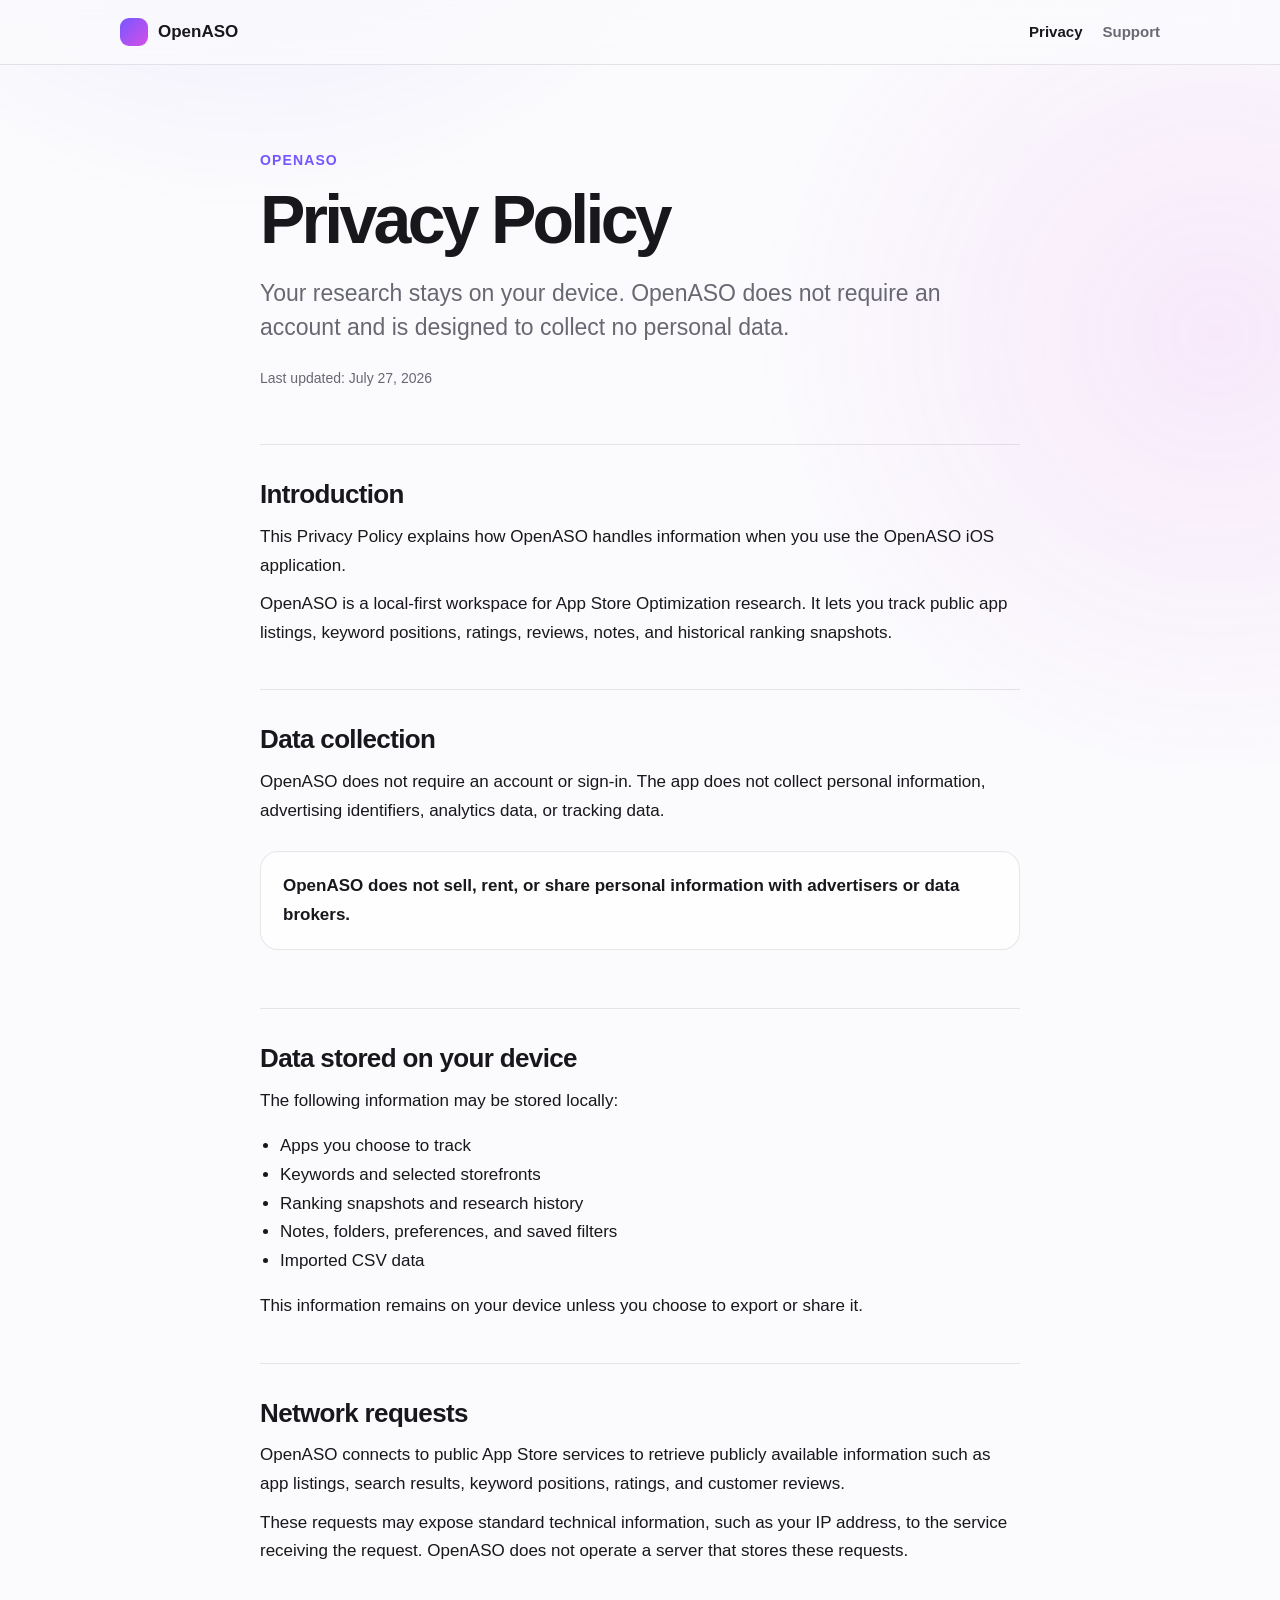
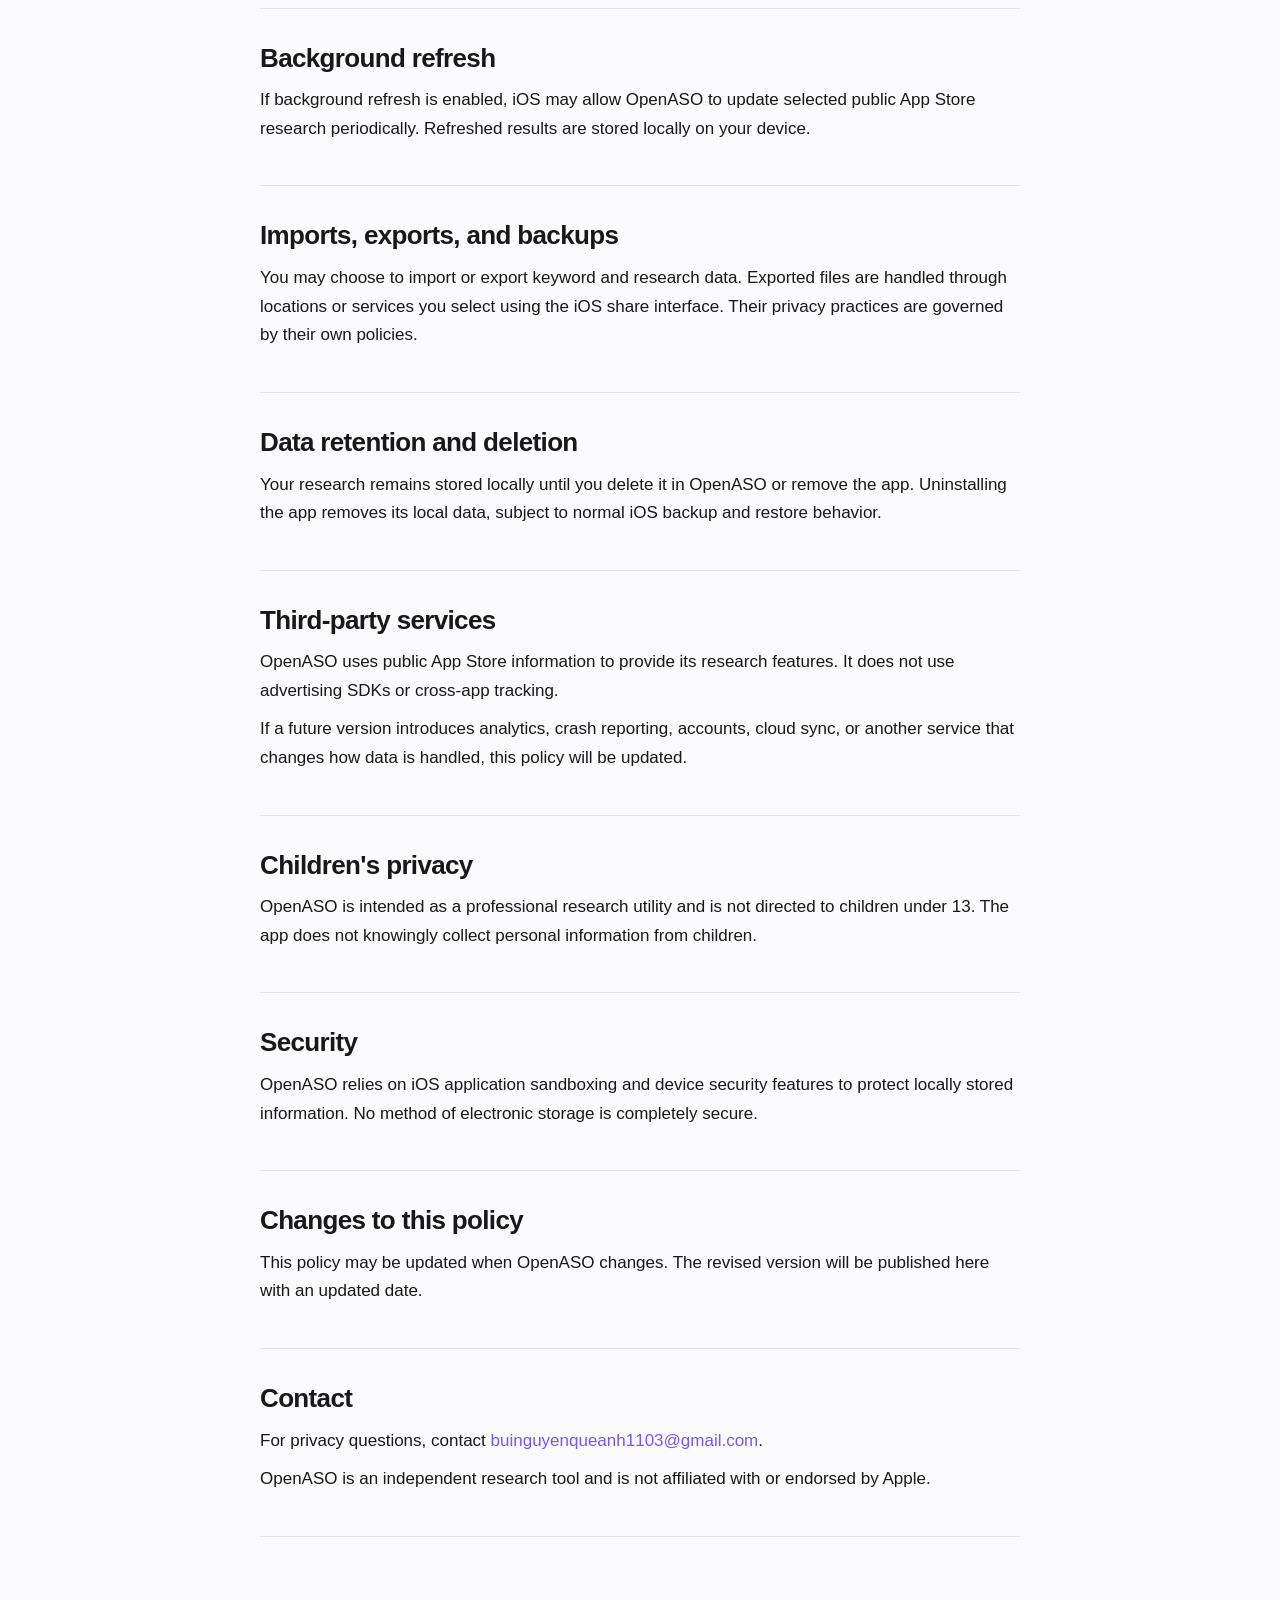
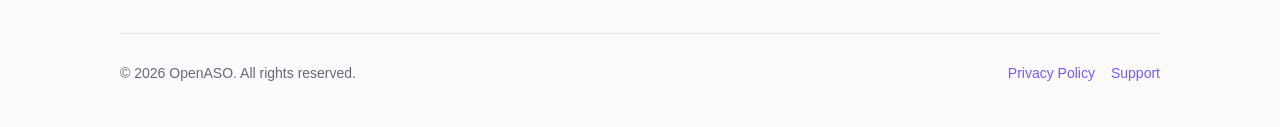
==== privacy/index.html @ fe1c9036 "feat: add privacy and support" ====
<!doctype html><html lang="en"><head><meta charset="utf-8"><meta name="viewport" content="width=device-width,initial-scale=1"><meta name="description" content="OpenASO Privacy Policy."><meta name="theme-color" content="#7657ff"><title>Privacy Policy — OpenASO</title><link rel="stylesheet" href="../assets/styles.css"></head><body>
<header class="site-header"><nav class="nav"><a class="brand" href="../"><span class="mark"></span>OpenASO</a><div class="links"><a href="../privacy/" aria-current="page">Privacy</a><a href="../support/" >Support</a></div></nav></header>
<main>
<div class="hero"><p class="eyebrow">OpenASO</p><h1>Privacy Policy</h1><p class="lede">Your research stays on your device. OpenASO does not require an account and is designed to collect no personal data.</p><p class="updated">Last updated: July 27, 2026</p></div>
<article>
<section><h2>Introduction</h2><p>This Privacy Policy explains how OpenASO handles information when you use the OpenASO iOS application.</p><p>OpenASO is a local-first workspace for App Store Optimization research. It lets you track public app listings, keyword positions, ratings, reviews, notes, and historical ranking snapshots.</p></section>
<section><h2>Data collection</h2><p>OpenASO does not require an account or sign-in. The app does not collect personal information, advertising identifiers, analytics data, or tracking data.</p><div class="callout"><strong>OpenASO does not sell, rent, or share personal information with advertisers or data brokers.</strong></div></section>
<section><h2>Data stored on your device</h2><p>The following information may be stored locally:</p><ul><li>Apps you choose to track</li><li>Keywords and selected storefronts</li><li>Ranking snapshots and research history</li><li>Notes, folders, preferences, and saved filters</li><li>Imported CSV data</li></ul><p>This information remains on your device unless you choose to export or share it.</p></section>
<section><h2>Network requests</h2><p>OpenASO connects to public App Store services to retrieve publicly available information such as app listings, search results, keyword positions, ratings, and customer reviews.</p><p>These requests may expose standard technical information, such as your IP address, to the service receiving the request. OpenASO does not operate a server that stores these requests.</p></section>
<section><h2>Background refresh</h2><p>If background refresh is enabled, iOS may allow OpenASO to update selected public App Store research periodically. Refreshed results are stored locally on your device.</p></section>
<section><h2>Imports, exports, and backups</h2><p>You may choose to import or export keyword and research data. Exported files are handled through locations or services you select using the iOS share interface. Their privacy practices are governed by their own policies.</p></section>
<section><h2>Data retention and deletion</h2><p>Your research remains stored locally until you delete it in OpenASO or remove the app. Uninstalling the app removes its local data, subject to normal iOS backup and restore behavior.</p></section>
<section><h2>Third-party services</h2><p>OpenASO uses public App Store information to provide its research features. It does not use advertising SDKs or cross-app tracking.</p><p>If a future version introduces analytics, crash reporting, accounts, cloud sync, or another service that changes how data is handled, this policy will be updated.</p></section>
<section><h2>Children's privacy</h2><p>OpenASO is intended as a professional research utility and is not directed to children under 13. The app does not knowingly collect personal information from children.</p></section>
<section><h2>Security</h2><p>OpenASO relies on iOS application sandboxing and device security features to protect locally stored information. No method of electronic storage is completely secure.</p></section>
<section><h2>Changes to this policy</h2><p>This policy may be updated when OpenASO changes. The revised version will be published here with an updated date.</p></section>
<section><h2>Contact</h2><p>For privacy questions, contact <a href="mailto:buinguyenqueanh1103@gmail.com">buinguyenqueanh1103@gmail.com</a>.</p><p>OpenASO is an independent research tool and is not affiliated with or endorsed by Apple.</p></section>
</article>
</main><footer><span>© 2026 OpenASO. All rights reserved.</span><div class="footer-links"><a href="../privacy/">Privacy Policy</a><a href="../support/">Support</a></div></footer></body></html>
---- assets/styles.css ----
:root{color-scheme:light dark;--bg:#fbfbfd;--text:#17171c;--muted:#686873;--line:rgba(20,20,30,.1);--accent:#7657ff;--accent2:#d64fe8;--surface:rgba(255,255,255,.72)}
@media(prefers-color-scheme:dark){:root{--bg:#09090c;--text:#f7f7fa;--muted:#aaaab5;--line:rgba(255,255,255,.11);--surface:rgba(22,22,28,.72)}}
*{box-sizing:border-box}html{background:var(--bg);scroll-behavior:smooth}body{margin:0;color:var(--text);background:radial-gradient(circle at 20% -10%,rgba(118,87,255,.15),transparent 34rem),radial-gradient(circle at 95% 10%,rgba(214,79,232,.1),transparent 30rem),var(--bg);font:17px/1.68 -apple-system,BlinkMacSystemFont,"SF Pro Text","Segoe UI",sans-serif;-webkit-font-smoothing:antialiased}
a{color:var(--accent);text-decoration:none}a:hover{text-decoration:underline}.site-header{position:sticky;top:0;z-index:5;border-bottom:1px solid var(--line);background:color-mix(in srgb,var(--bg) 82%,transparent);backdrop-filter:blur(20px)}
.nav{width:min(calc(100% - 36px),1040px);height:64px;margin:auto;display:flex;align-items:center;justify-content:space-between}.brand{display:flex;align-items:center;gap:10px;color:var(--text);font-weight:750}.mark{width:28px;height:28px;border-radius:9px;background:linear-gradient(135deg,var(--accent),var(--accent2))}.links{display:flex;gap:20px;font-size:15px}.links a{color:var(--muted);font-weight:600}.links a[aria-current=page]{color:var(--text)}
main{width:min(calc(100% - 36px),760px);margin:auto;padding:84px 0 96px}.hero{margin-bottom:54px}.eyebrow{margin:0 0 12px;color:var(--accent);font-size:14px;font-weight:800;letter-spacing:.08em;text-transform:uppercase}h1{margin:0;font-size:clamp(42px,7vw,68px);line-height:1.02;letter-spacing:-.055em}.lede{margin:22px 0 0;color:var(--muted);font-size:clamp(19px,2.5vw,23px);line-height:1.5}.updated{margin-top:22px;color:var(--muted);font-size:14px}article{border-top:1px solid var(--line)}section{padding:34px 0 32px;border-bottom:1px solid var(--line)}h2{margin:0 0 12px;font-size:26px;line-height:1.22;letter-spacing:-.025em}h3{margin:24px 0 6px;font-size:18px}p{margin:10px 0}ul{padding-left:1.25rem}.callout{margin:26px 0;padding:20px 22px;border:1px solid var(--line);border-radius:18px;background:var(--surface)}.buttons{display:flex;flex-wrap:wrap;gap:12px;margin-top:30px}.button{display:inline-flex;align-items:center;min-height:46px;padding:0 18px;border-radius:14px;color:#fff;font-size:15px;font-weight:700;background:linear-gradient(135deg,var(--accent),var(--accent2))}.button.secondary{color:var(--text);border:1px solid var(--line);background:var(--surface)}
footer{width:min(calc(100% - 36px),1040px);margin:auto;padding:28px 0 42px;border-top:1px solid var(--line);color:var(--muted);font-size:14px;display:flex;justify-content:space-between;gap:20px;flex-wrap:wrap}.footer-links{display:flex;gap:16px}@media(max-width:620px){.nav{height:58px}.links{gap:13px}main{padding-top:58px}}
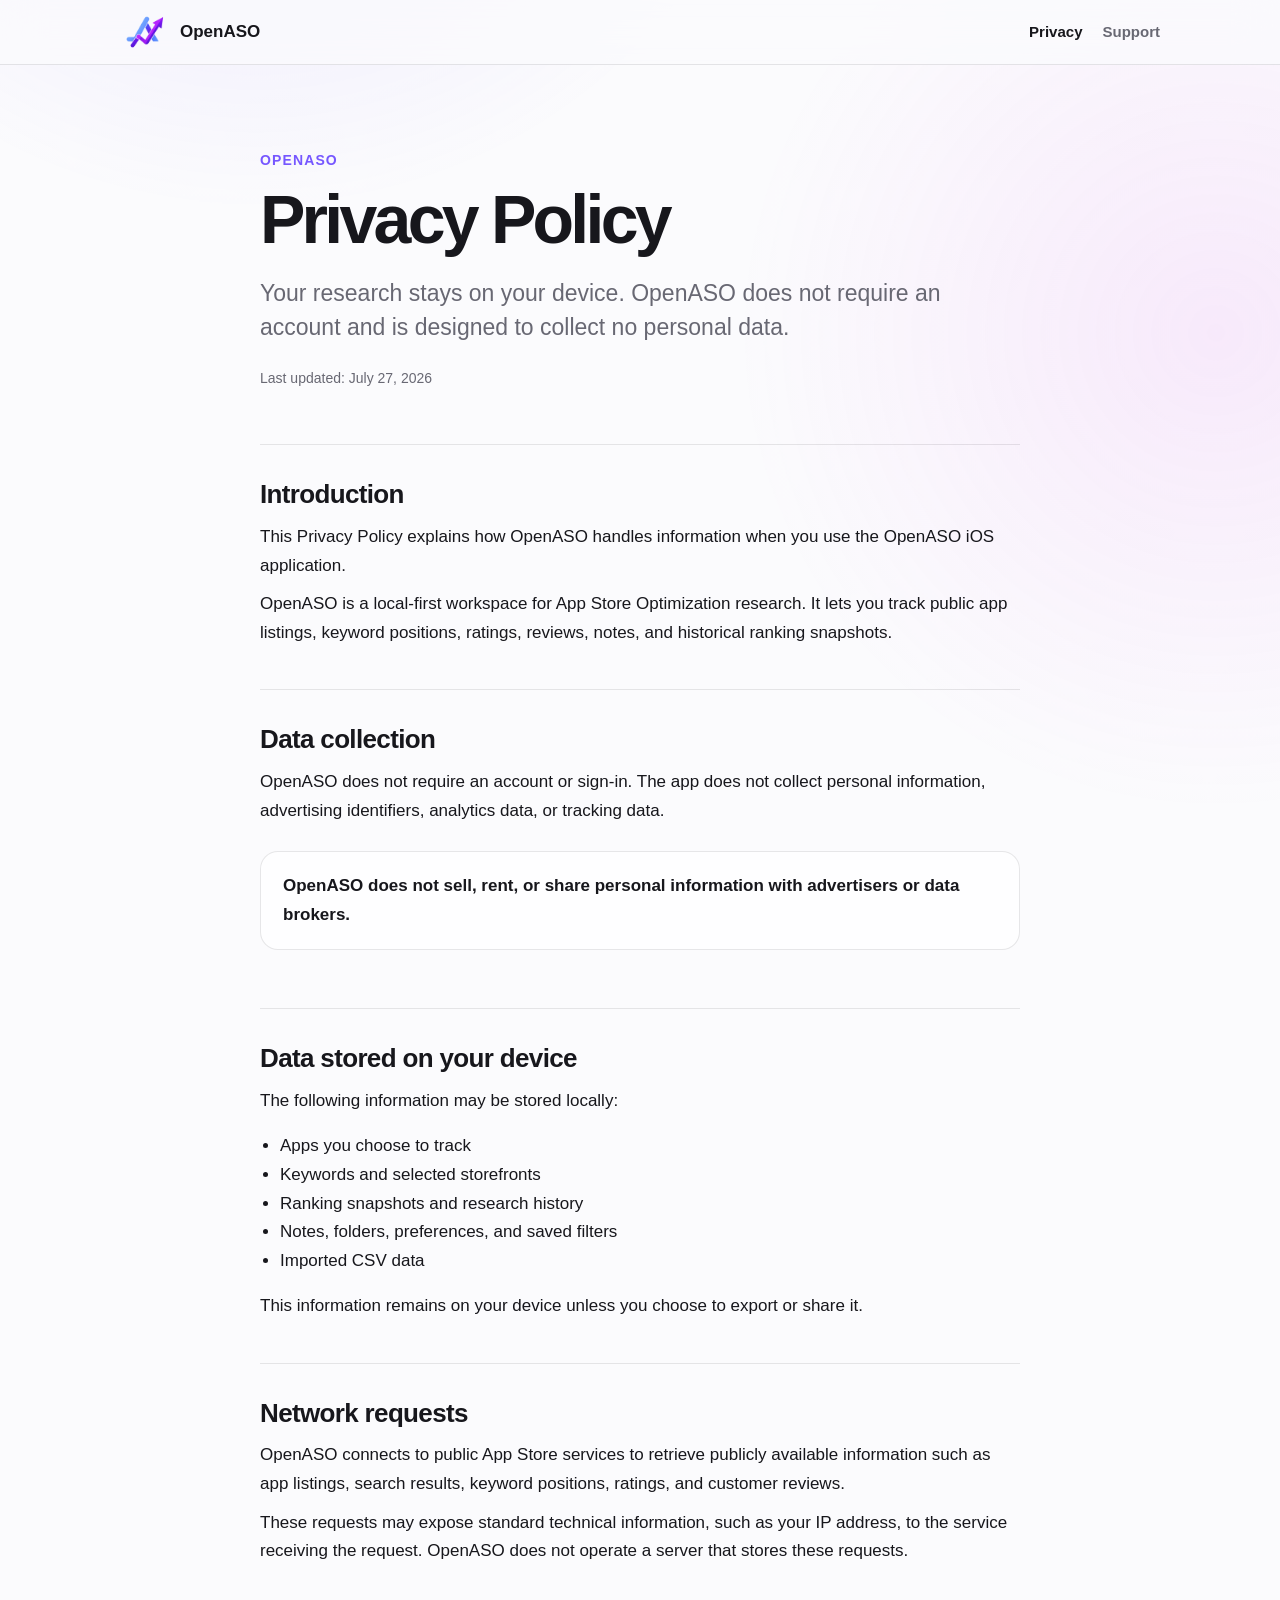
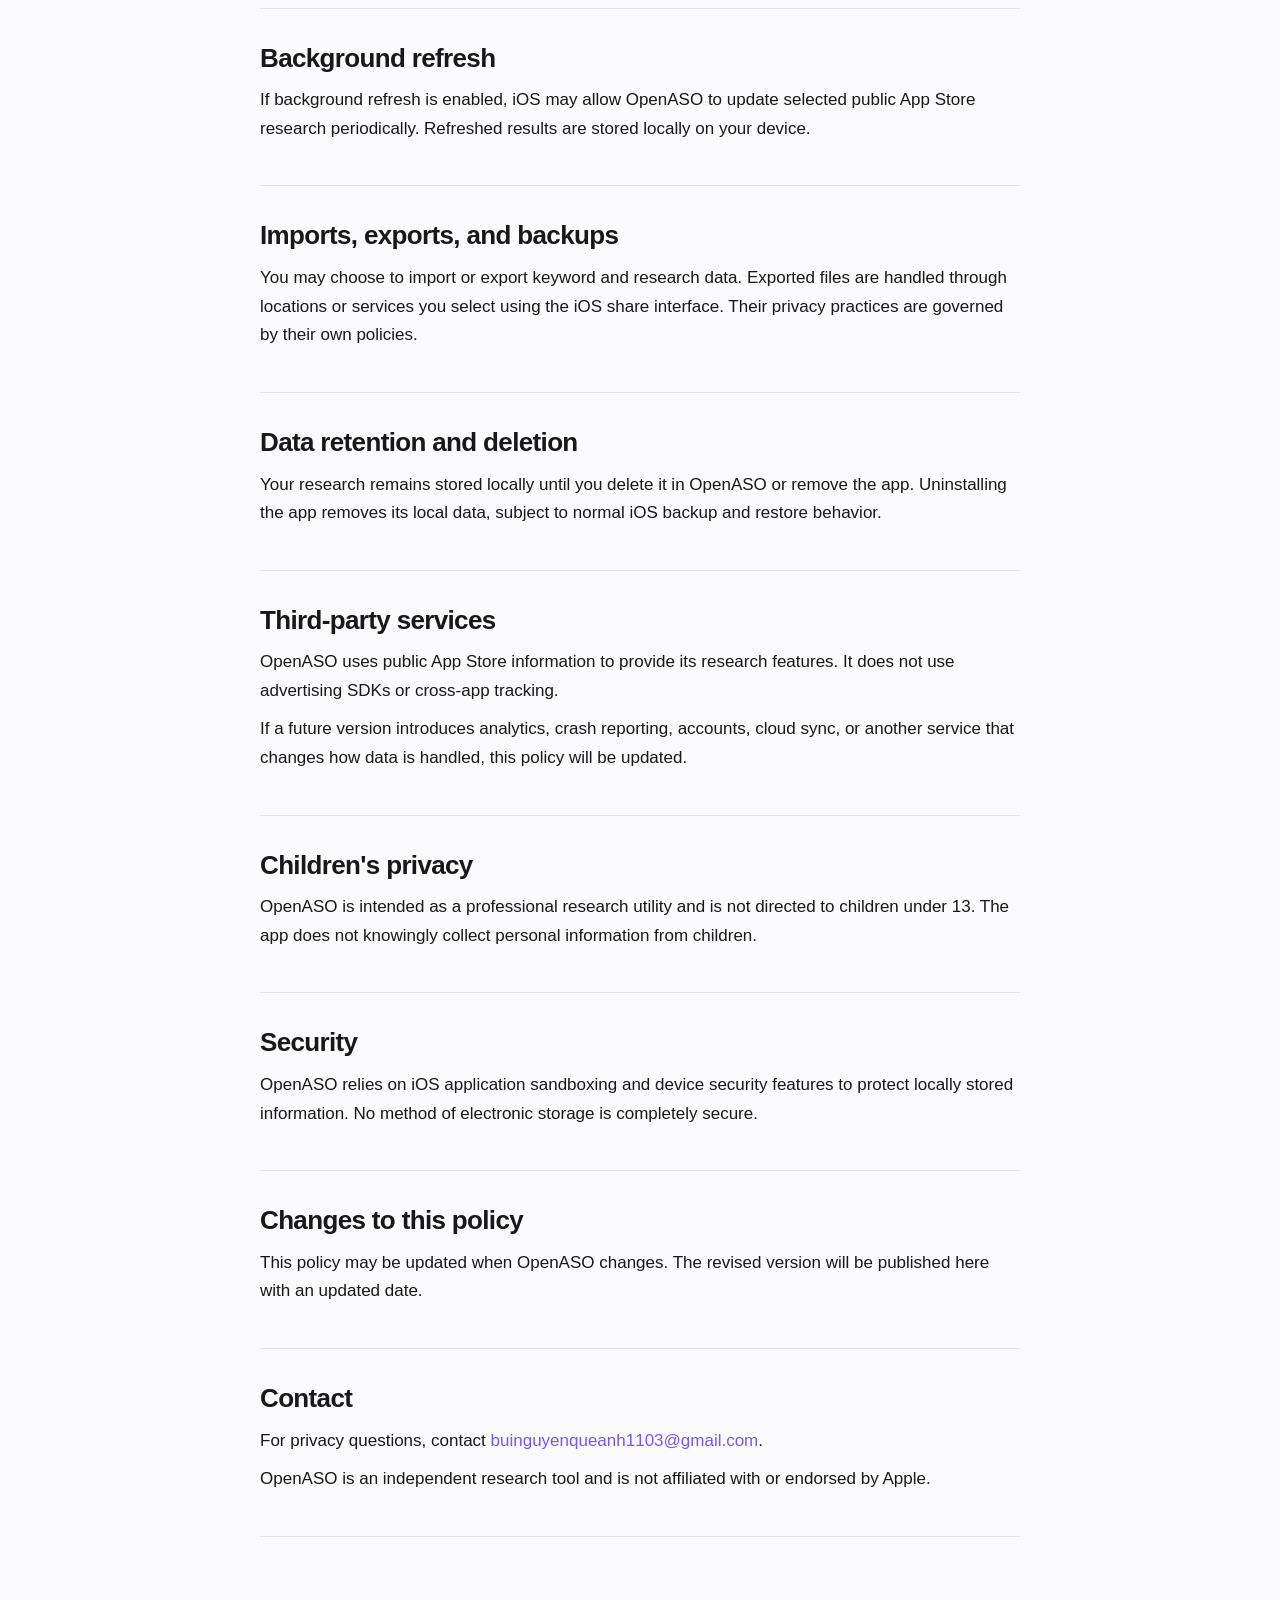
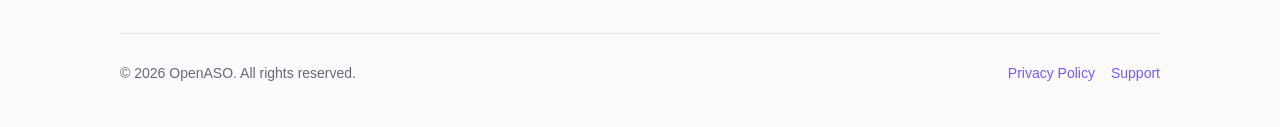
==== commit 4584bc63: "feat: add logo" ====
--- a/privacy/index.html
+++ b/privacy/index.html
@@ -1,19 +1,113 @@
-<!doctype html><html lang="en"><head><meta charset="utf-8"><meta name="viewport" content="width=device-width,initial-scale=1"><meta name="description" content="OpenASO Privacy Policy."><meta name="theme-color" content="#7657ff"><title>Privacy Policy — OpenASO</title><link rel="stylesheet" href="../assets/styles.css"></head><body>
-<header class="site-header"><nav class="nav"><a class="brand" href="../"><span class="mark"></span>OpenASO</a><div class="links"><a href="../privacy/" aria-current="page">Privacy</a><a href="../support/" >Support</a></div></nav></header>
-<main>
-<div class="hero"><p class="eyebrow">OpenASO</p><h1>Privacy Policy</h1><p class="lede">Your research stays on your device. OpenASO does not require an account and is designed to collect no personal data.</p><p class="updated">Last updated: July 27, 2026</p></div>
-<article>
-<section><h2>Introduction</h2><p>This Privacy Policy explains how OpenASO handles information when you use the OpenASO iOS application.</p><p>OpenASO is a local-first workspace for App Store Optimization research. It lets you track public app listings, keyword positions, ratings, reviews, notes, and historical ranking snapshots.</p></section>
-<section><h2>Data collection</h2><p>OpenASO does not require an account or sign-in. The app does not collect personal information, advertising identifiers, analytics data, or tracking data.</p><div class="callout"><strong>OpenASO does not sell, rent, or share personal information with advertisers or data brokers.</strong></div></section>
-<section><h2>Data stored on your device</h2><p>The following information may be stored locally:</p><ul><li>Apps you choose to track</li><li>Keywords and selected storefronts</li><li>Ranking snapshots and research history</li><li>Notes, folders, preferences, and saved filters</li><li>Imported CSV data</li></ul><p>This information remains on your device unless you choose to export or share it.</p></section>
-<section><h2>Network requests</h2><p>OpenASO connects to public App Store services to retrieve publicly available information such as app listings, search results, keyword positions, ratings, and customer reviews.</p><p>These requests may expose standard technical information, such as your IP address, to the service receiving the request. OpenASO does not operate a server that stores these requests.</p></section>
-<section><h2>Background refresh</h2><p>If background refresh is enabled, iOS may allow OpenASO to update selected public App Store research periodically. Refreshed results are stored locally on your device.</p></section>
-<section><h2>Imports, exports, and backups</h2><p>You may choose to import or export keyword and research data. Exported files are handled through locations or services you select using the iOS share interface. Their privacy practices are governed by their own policies.</p></section>
-<section><h2>Data retention and deletion</h2><p>Your research remains stored locally until you delete it in OpenASO or remove the app. Uninstalling the app removes its local data, subject to normal iOS backup and restore behavior.</p></section>
-<section><h2>Third-party services</h2><p>OpenASO uses public App Store information to provide its research features. It does not use advertising SDKs or cross-app tracking.</p><p>If a future version introduces analytics, crash reporting, accounts, cloud sync, or another service that changes how data is handled, this policy will be updated.</p></section>
-<section><h2>Children's privacy</h2><p>OpenASO is intended as a professional research utility and is not directed to children under 13. The app does not knowingly collect personal information from children.</p></section>
-<section><h2>Security</h2><p>OpenASO relies on iOS application sandboxing and device security features to protect locally stored information. No method of electronic storage is completely secure.</p></section>
-<section><h2>Changes to this policy</h2><p>This policy may be updated when OpenASO changes. The revised version will be published here with an updated date.</p></section>
-<section><h2>Contact</h2><p>For privacy questions, contact <a href="mailto:buinguyenqueanh1103@gmail.com">buinguyenqueanh1103@gmail.com</a>.</p><p>OpenASO is an independent research tool and is not affiliated with or endorsed by Apple.</p></section>
-</article>
-</main><footer><span>© 2026 OpenASO. All rights reserved.</span><div class="footer-links"><a href="../privacy/">Privacy Policy</a><a href="../support/">Support</a></div></footer></body></html>+<!doctype html>
+<html lang="en">
+
+<head>
+    <meta charset="utf-8">
+    <meta name="viewport" content="width=device-width,initial-scale=1">
+    <meta name="description" content="OpenASO Privacy Policy.">
+    <meta name="theme-color" content="#7657ff">
+    <title>Privacy Policy — OpenASO</title>
+    <link rel="stylesheet" href="../assets/styles.css">
+</head>
+
+<body>
+    <header class="site-header">
+        <nav class="nav"><a class="brand" href="../"><img class="brand-logo" src="../assets/logo.png" alt="OpenASO logo">OpenASO</a>
+            <div class="links"><a href="../privacy/" aria-current="page">Privacy</a><a href="../support/">Support</a>
+            </div>
+        </nav>
+    </header>
+    <main>
+        <div class="hero">
+            <p class="eyebrow">OpenASO</p>
+            <h1>Privacy Policy</h1>
+            <p class="lede">Your research stays on your device. OpenASO does not require an account and is designed to
+                collect no personal data.</p>
+            <p class="updated">Last updated: July 27, 2026</p>
+        </div>
+        <article>
+            <section>
+                <h2>Introduction</h2>
+                <p>This Privacy Policy explains how OpenASO handles information when you use the OpenASO iOS
+                    application.</p>
+                <p>OpenASO is a local-first workspace for App Store Optimization research. It lets you track public app
+                    listings, keyword positions, ratings, reviews, notes, and historical ranking snapshots.</p>
+            </section>
+            <section>
+                <h2>Data collection</h2>
+                <p>OpenASO does not require an account or sign-in. The app does not collect personal information,
+                    advertising identifiers, analytics data, or tracking data.</p>
+                <div class="callout"><strong>OpenASO does not sell, rent, or share personal information with advertisers
+                        or data brokers.</strong></div>
+            </section>
+            <section>
+                <h2>Data stored on your device</h2>
+                <p>The following information may be stored locally:</p>
+                <ul>
+                    <li>Apps you choose to track</li>
+                    <li>Keywords and selected storefronts</li>
+                    <li>Ranking snapshots and research history</li>
+                    <li>Notes, folders, preferences, and saved filters</li>
+                    <li>Imported CSV data</li>
+                </ul>
+                <p>This information remains on your device unless you choose to export or share it.</p>
+            </section>
+            <section>
+                <h2>Network requests</h2>
+                <p>OpenASO connects to public App Store services to retrieve publicly available information such as app
+                    listings, search results, keyword positions, ratings, and customer reviews.</p>
+                <p>These requests may expose standard technical information, such as your IP address, to the service
+                    receiving the request. OpenASO does not operate a server that stores these requests.</p>
+            </section>
+            <section>
+                <h2>Background refresh</h2>
+                <p>If background refresh is enabled, iOS may allow OpenASO to update selected public App Store research
+                    periodically. Refreshed results are stored locally on your device.</p>
+            </section>
+            <section>
+                <h2>Imports, exports, and backups</h2>
+                <p>You may choose to import or export keyword and research data. Exported files are handled through
+                    locations or services you select using the iOS share interface. Their privacy practices are governed
+                    by their own policies.</p>
+            </section>
+            <section>
+                <h2>Data retention and deletion</h2>
+                <p>Your research remains stored locally until you delete it in OpenASO or remove the app. Uninstalling
+                    the app removes its local data, subject to normal iOS backup and restore behavior.</p>
+            </section>
+            <section>
+                <h2>Third-party services</h2>
+                <p>OpenASO uses public App Store information to provide its research features. It does not use
+                    advertising SDKs or cross-app tracking.</p>
+                <p>If a future version introduces analytics, crash reporting, accounts, cloud sync, or another service
+                    that changes how data is handled, this policy will be updated.</p>
+            </section>
+            <section>
+                <h2>Children's privacy</h2>
+                <p>OpenASO is intended as a professional research utility and is not directed to children under 13. The
+                    app does not knowingly collect personal information from children.</p>
+            </section>
+            <section>
+                <h2>Security</h2>
+                <p>OpenASO relies on iOS application sandboxing and device security features to protect locally stored
+                    information. No method of electronic storage is completely secure.</p>
+            </section>
+            <section>
+                <h2>Changes to this policy</h2>
+                <p>This policy may be updated when OpenASO changes. The revised version will be published here with an
+                    updated date.</p>
+            </section>
+            <section>
+                <h2>Contact</h2>
+                <p>For privacy questions, contact <a
+                        href="mailto:buinguyenqueanh1103@gmail.com">buinguyenqueanh1103@gmail.com</a>.</p>
+                <p>OpenASO is an independent research tool and is not affiliated with or endorsed by Apple.</p>
+            </section>
+        </article>
+    </main>
+    <footer><span>© 2026 OpenASO. All rights reserved.</span>
+        <div class="footer-links"><a href="../privacy/">Privacy Policy</a><a href="../support/">Support</a></div>
+    </footer>
+</body>
+
+</html>
--- a/assets/styles.css
+++ b/assets/styles.css
@@ -1,7 +1,217 @@
-:root{color-scheme:light dark;--bg:#fbfbfd;--text:#17171c;--muted:#686873;--line:rgba(20,20,30,.1);--accent:#7657ff;--accent2:#d64fe8;--surface:rgba(255,255,255,.72)}
-@media(prefers-color-scheme:dark){:root{--bg:#09090c;--text:#f7f7fa;--muted:#aaaab5;--line:rgba(255,255,255,.11);--surface:rgba(22,22,28,.72)}}
-*{box-sizing:border-box}html{background:var(--bg);scroll-behavior:smooth}body{margin:0;color:var(--text);background:radial-gradient(circle at 20% -10%,rgba(118,87,255,.15),transparent 34rem),radial-gradient(circle at 95% 10%,rgba(214,79,232,.1),transparent 30rem),var(--bg);font:17px/1.68 -apple-system,BlinkMacSystemFont,"SF Pro Text","Segoe UI",sans-serif;-webkit-font-smoothing:antialiased}
-a{color:var(--accent);text-decoration:none}a:hover{text-decoration:underline}.site-header{position:sticky;top:0;z-index:5;border-bottom:1px solid var(--line);background:color-mix(in srgb,var(--bg) 82%,transparent);backdrop-filter:blur(20px)}
-.nav{width:min(calc(100% - 36px),1040px);height:64px;margin:auto;display:flex;align-items:center;justify-content:space-between}.brand{display:flex;align-items:center;gap:10px;color:var(--text);font-weight:750}.mark{width:28px;height:28px;border-radius:9px;background:linear-gradient(135deg,var(--accent),var(--accent2))}.links{display:flex;gap:20px;font-size:15px}.links a{color:var(--muted);font-weight:600}.links a[aria-current=page]{color:var(--text)}
-main{width:min(calc(100% - 36px),760px);margin:auto;padding:84px 0 96px}.hero{margin-bottom:54px}.eyebrow{margin:0 0 12px;color:var(--accent);font-size:14px;font-weight:800;letter-spacing:.08em;text-transform:uppercase}h1{margin:0;font-size:clamp(42px,7vw,68px);line-height:1.02;letter-spacing:-.055em}.lede{margin:22px 0 0;color:var(--muted);font-size:clamp(19px,2.5vw,23px);line-height:1.5}.updated{margin-top:22px;color:var(--muted);font-size:14px}article{border-top:1px solid var(--line)}section{padding:34px 0 32px;border-bottom:1px solid var(--line)}h2{margin:0 0 12px;font-size:26px;line-height:1.22;letter-spacing:-.025em}h3{margin:24px 0 6px;font-size:18px}p{margin:10px 0}ul{padding-left:1.25rem}.callout{margin:26px 0;padding:20px 22px;border:1px solid var(--line);border-radius:18px;background:var(--surface)}.buttons{display:flex;flex-wrap:wrap;gap:12px;margin-top:30px}.button{display:inline-flex;align-items:center;min-height:46px;padding:0 18px;border-radius:14px;color:#fff;font-size:15px;font-weight:700;background:linear-gradient(135deg,var(--accent),var(--accent2))}.button.secondary{color:var(--text);border:1px solid var(--line);background:var(--surface)}
-footer{width:min(calc(100% - 36px),1040px);margin:auto;padding:28px 0 42px;border-top:1px solid var(--line);color:var(--muted);font-size:14px;display:flex;justify-content:space-between;gap:20px;flex-wrap:wrap}.footer-links{display:flex;gap:16px}@media(max-width:620px){.nav{height:58px}.links{gap:13px}main{padding-top:58px}}+:root {
+  color-scheme: light dark;
+  --bg: #fbfbfd;
+  --text: #17171c;
+  --muted: #686873;
+  --line: rgba(20, 20, 30, 0.1);
+  --accent: #7657ff;
+  --accent2: #d64fe8;
+  --surface: rgba(255, 255, 255, 0.72);
+}
+@media (prefers-color-scheme: dark) {
+  :root {
+    --bg: #09090c;
+    --text: #f7f7fa;
+    --muted: #aaaab5;
+    --line: rgba(255, 255, 255, 0.11);
+    --surface: rgba(22, 22, 28, 0.72);
+  }
+}
+* {
+  box-sizing: border-box;
+}
+html {
+  background: var(--bg);
+  scroll-behavior: smooth;
+}
+body {
+  margin: 0;
+  color: var(--text);
+  background:
+    radial-gradient(
+      circle at 20% -10%,
+      rgba(118, 87, 255, 0.15),
+      transparent 34rem
+    ),
+    radial-gradient(
+      circle at 95% 10%,
+      rgba(214, 79, 232, 0.1),
+      transparent 30rem
+    ),
+    var(--bg);
+  font:
+    17px/1.68 -apple-system,
+    BlinkMacSystemFont,
+    "SF Pro Text",
+    "Segoe UI",
+    sans-serif;
+  -webkit-font-smoothing: antialiased;
+}
+a {
+  color: var(--accent);
+  text-decoration: none;
+}
+a:hover {
+  text-decoration: underline;
+}
+.site-header {
+  position: sticky;
+  top: 0;
+  z-index: 5;
+  border-bottom: 1px solid var(--line);
+  background: color-mix(in srgb, var(--bg) 82%, transparent);
+  backdrop-filter: blur(20px);
+}
+.nav {
+  width: min(calc(100% - 36px), 1040px);
+  height: 64px;
+  margin: auto;
+  display: flex;
+  align-items: center;
+  justify-content: space-between;
+}
+.brand {
+  display: flex;
+  align-items: center;
+  gap: 10px;
+  color: var(--text);
+  font-weight: 750;
+}
+.mark {
+  width: 28px;
+  height: 28px;
+  border-radius: 9px;
+  background: linear-gradient(135deg, var(--accent), var(--accent2));
+}
+.links {
+  display: flex;
+  gap: 20px;
+  font-size: 15px;
+}
+.links a {
+  color: var(--muted);
+  font-weight: 600;
+}
+.links a[aria-current="page"] {
+  color: var(--text);
+}
+main {
+  width: min(calc(100% - 36px), 760px);
+  margin: auto;
+  padding: 84px 0 96px;
+}
+.hero {
+  margin-bottom: 54px;
+}
+.eyebrow {
+  margin: 0 0 12px;
+  color: var(--accent);
+  font-size: 14px;
+  font-weight: 800;
+  letter-spacing: 0.08em;
+  text-transform: uppercase;
+}
+h1 {
+  margin: 0;
+  font-size: clamp(42px, 7vw, 68px);
+  line-height: 1.02;
+  letter-spacing: -0.055em;
+}
+.lede {
+  margin: 22px 0 0;
+  color: var(--muted);
+  font-size: clamp(19px, 2.5vw, 23px);
+  line-height: 1.5;
+}
+.updated {
+  margin-top: 22px;
+  color: var(--muted);
+  font-size: 14px;
+}
+article {
+  border-top: 1px solid var(--line);
+}
+section {
+  padding: 34px 0 32px;
+  border-bottom: 1px solid var(--line);
+}
+h2 {
+  margin: 0 0 12px;
+  font-size: 26px;
+  line-height: 1.22;
+  letter-spacing: -0.025em;
+}
+h3 {
+  margin: 24px 0 6px;
+  font-size: 18px;
+}
+p {
+  margin: 10px 0;
+}
+ul {
+  padding-left: 1.25rem;
+}
+.callout {
+  margin: 26px 0;
+  padding: 20px 22px;
+  border: 1px solid var(--line);
+  border-radius: 18px;
+  background: var(--surface);
+}
+.buttons {
+  display: flex;
+  flex-wrap: wrap;
+  gap: 12px;
+  margin-top: 30px;
+}
+.button {
+  display: inline-flex;
+  align-items: center;
+  min-height: 46px;
+  padding: 0 18px;
+  border-radius: 14px;
+  color: #fff;
+  font-size: 15px;
+  font-weight: 700;
+  background: linear-gradient(135deg, var(--accent), var(--accent2));
+}
+.button.secondary {
+  color: var(--text);
+  border: 1px solid var(--line);
+  background: var(--surface);
+}
+footer {
+  width: min(calc(100% - 36px), 1040px);
+  margin: auto;
+  padding: 28px 0 42px;
+  border-top: 1px solid var(--line);
+  color: var(--muted);
+  font-size: 14px;
+  display: flex;
+  justify-content: space-between;
+  gap: 20px;
+  flex-wrap: wrap;
+}
+.footer-links {
+  display: flex;
+  gap: 16px;
+}
+@media (max-width: 620px) {
+  .nav {
+    height: 58px;
+  }
+  .links {
+    gap: 13px;
+  }
+  main {
+    padding-top: 58px;
+  }
+}
+
+.brand-logo {
+  width: 50px;
+  height: 50px;
+  object-fit: contain;
+  display: block;
+  border-radius: 9px;
+}
